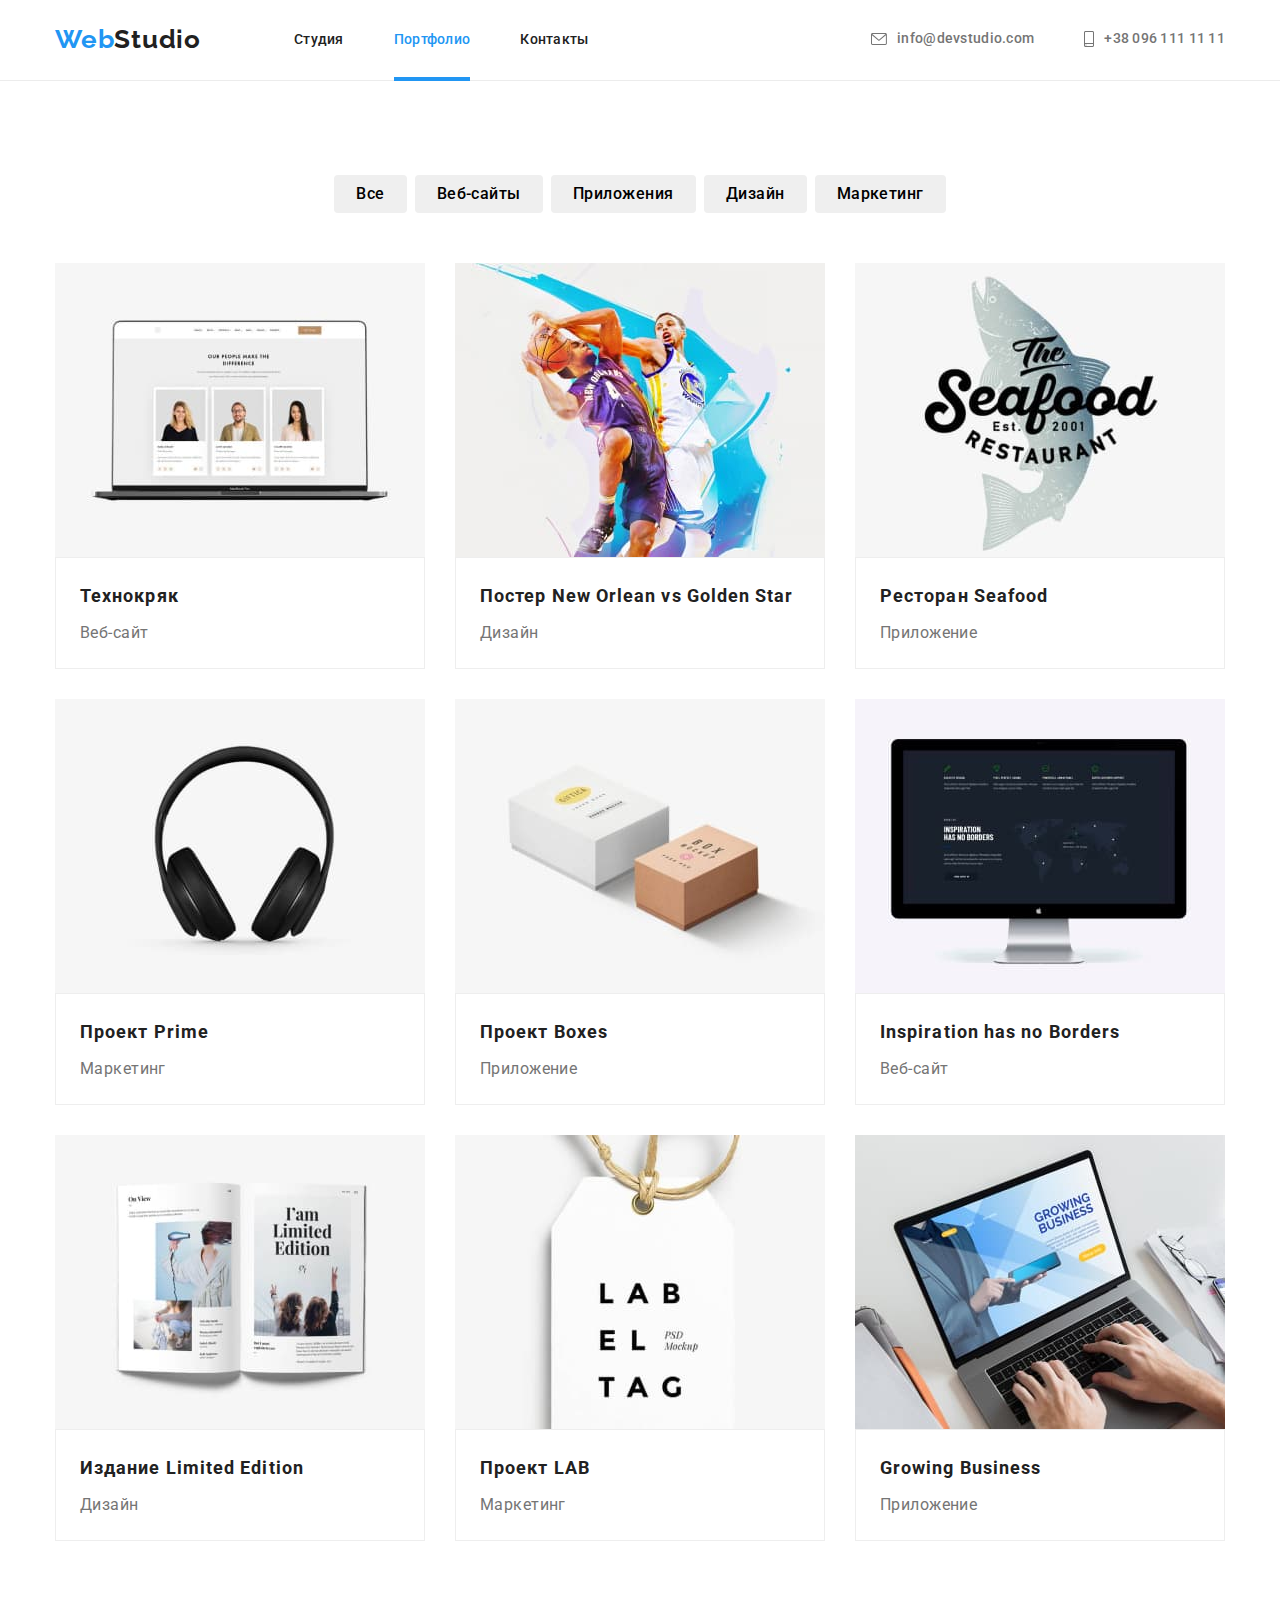
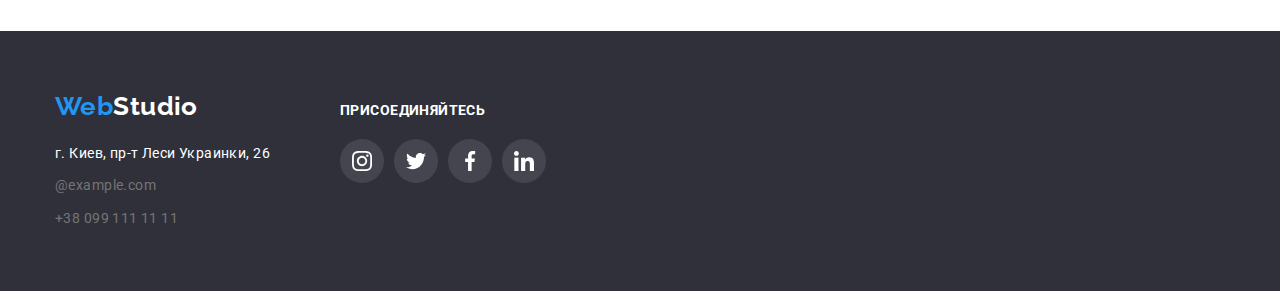
==== portfolio.html @ 998cf86e "добавляет форму в модалке" ====
<!DOCTYPE html>
<html lang="ru">
    <head>
        <meta charset="UTF-8" />
        <meta http-equiv="X-UA-Compatible" content="IE=edge" />
        <meta name="viewport" content="width=device-width, initial-scale=1.0" />
        <title>Document</title>
        <link
            rel="stylesheet"
            href="https://cdnjs.cloudflare.com/ajax/libs/modern-normalize/1.1.0/modern-normalize.min.css"
        />
        <link rel="preconnect" href="https://fonts.gstatic.com" />
        <link
            href="https://fonts.googleapis.com/css2?family=Raleway:wght@700&family=Roboto:wght@400;500;700;900&display=swap"
            rel="stylesheet"
        />
        <link rel="stylesheet" href="css/style.css" />
    </head>
    <body>
        <header>
            <div class="container flex-container">
                <nav class="main-nav">
                    <a href="./index.html" class="logo"
                        ><span class="logo-color">Web</span>Studio</a
                    >
                    <div class="nav-relative">
                        <ul class="nav list-style">
                            <li class="nav-item">
                                <a href="./index.html" class="nav-list"
                                    >Студия</a
                                >
                            </li>
                            <li class="nav-item">
                                <a
                                    href="./portfolio.html"
                                    class="nav-list dynamic"
                                    >Портфолио</a
                                >
                            </li>
                            <li class="nav-item">
                                <a href="#" class="nav-list">Контакты</a>
                            </li>
                        </ul>
                    </div>
                </nav>

                <ul class="nav-contacts list-style">
                    <li class="indent-left">
                        <a
                            href="mailto:info@devstudio.com"
                            class="contacts-items list-style"
                        >
                            <svg class="mail">
                                <use href="./images/sprite.svg#icon-mail"></use>
                            </svg>

                            info@devstudio.com</a
                        >
                    </li>
                    <li class="indent-left">
                        <a
                            href="tel+380961111111"
                            class="contacts-items list-style"
                        >
                            <svg class="fon">
                                <use href="./images/sprite.svg#icon-tel"></use>
                            </svg>

                            +38 096 111 11 11</a
                        >
                    </li>
                </ul>
            </div>
        </header>
        <main>
            <section class="select">
                <div class="container">
                    <h1 class="visually-hidden">Портфолио</h1>
                    <ul class="select-button list-style">
                        <li class="select-item">
                            <button type="button" class="button-item">
                                Все
                            </button>
                        </li>
                        <li class="select-item">
                            <button type="button" class="button-item">
                                Веб-сайты
                            </button>
                        </li>
                        <li class="select-item">
                            <button type="button" class="button-item">
                                Приложения
                            </button>
                        </li>
                        <li class="select-item">
                            <button type="button" class="button-item">
                                Дизайн
                            </button>
                        </li>
                        <li class="select-item">
                            <button type="button" class="button-item">
                                Маркетинг
                            </button>
                        </li>
                    </ul>
                    <ul class="img list-style">
                        <li class="img-item">
                            <a href="#" class="img-decorate img-interactive">
                                <div class="img-overlay">
                                    <img
                                        src="./images/img.jpg"
                                        alt="наши сотрудники"
                                        class="img-style"
                                        width="370"
                                    />
                                    <p class="overlay">
                                        Технокряк это современная площадка
                                        распространения коронавируса. Компании
                                        используют эту платформу для цифрового
                                        шпионажа и атак на защищённые сервера
                                        конкурентов.
                                    </p>
                                </div>
                                <div class="img-list">
                                    <h2 class="img-title">Технокряк</h2>
                                    <p class="img-desc">Веб-сайт</p>
                                </div>
                            </a>
                        </li>
                        <li class="img-item">
                            <a href="#" class="img-decorate img-interactive">
                                <div class="img-overlay">
                                    <img
                                        src="./images/img-1.jpg"
                                        alt="игра в баскетбол"
                                        class="img-style"
                                        width="370"
                                    />
                                    <p class="overlay">
                                        Технокряк это современная площадка
                                        распространения коронавируса. Компании
                                        используют эту платформу для цифрового
                                        шпионажа и атак на защищённые сервера
                                        конкурентов.
                                    </p>
                                </div>
                                <div class="img-list">
                                    <h2 class="img-title">
                                        Постер New Orlean vs Golden Star
                                    </h2>
                                    <p class="img-desc">Дизайн</p>
                                </div>
                            </a>
                        </li>
                        <li class="img-item">
                            <a href="#" class="img-decorate img-interactive">
                                <div class="img-overlay">
                                    <img
                                        src="./images/img-2.jpg"
                                        alt="логотип ресторана"
                                        class="img-style"
                                        width="370"
                                    />
                                    <p class="overlay">
                                        Технокряк это современная площадка
                                        распространения коронавируса. Компании
                                        используют эту платформу для цифрового
                                        шпионажа и атак на защищённые сервера
                                        конкурентов.
                                    </p>
                                </div>
                                <div class="img-list">
                                    <h2 class="img-title">Ресторан Seafood</h2>
                                    <p class="img-desc">Приложение</p>
                                </div>
                            </a>
                        </li>
                        <li class="img-item">
                            <a href="#" class="img-decorate img-interactive">
                                <div class="img-overlay">
                                    <img
                                        src="./images/img-3.jpg"
                                        alt="наушники"
                                        class="img-style"
                                        width="370"
                                    />
                                    <p class="overlay">
                                        Технокряк это современная площадка
                                        распространения коронавируса. Компании
                                        используют эту платформу для цифрового
                                        шпионажа и атак на защищённые сервера
                                        конкурентов.
                                    </p>
                                </div>
                                <div class="img-list">
                                    <h2 class="img-title">Проект Prime</h2>
                                    <p class="img-desc">Маркетинг</p>
                                </div>
                            </a>
                        </li>
                        <li class="img-item">
                            <a href="#" class="img-decorate img-interactive">
                                <div class="img-overlay">
                                    <img
                                        src="./images/img-4.jpg"
                                        alt="коробки"
                                        class="img-style"
                                        width="370"
                                    />
                                    <p class="overlay">
                                        Технокряк это современная площадка
                                        распространения коронавируса. Компании
                                        используют эту платформу для цифрового
                                        шпионажа и атак на защищённые сервера
                                        конкурентов.
                                    </p>
                                </div>
                                <div class="img-list">
                                    <h2 class="img-title">Проект Boxes</h2>
                                    <p class="img-desc">Приложение</p>
                                </div>
                            </a>
                        </li>
                        <li class="img-item">
                            <a href="#" class="img-decorate img-interactive">
                                <div class="img-overlay">
                                    <img
                                        src="./images/img-5.jpg"
                                        alt="телевизор"
                                        class="img-style"
                                        width="370"
                                    />
                                    <p class="overlay">
                                        Технокряк это современная площадка
                                        распространения коронавируса. Компании
                                        используют эту платформу для цифрового
                                        шпионажа и атак на защищённые сервера
                                        конкурентов.
                                    </p>
                                </div>
                                <div class="img-list">
                                    <h2 class="img-title">
                                        Inspiration has no Borders
                                    </h2>
                                    <p class="img-desc">Веб-сайт</p>
                                </div>
                            </a>
                        </li>
                        <li class="img-item">
                            <a href="#" class="img-decorate img-interactive">
                                <div class="img-overlay">
                                    <img
                                        src="./images/img-6.jpg"
                                        alt="журнал"
                                        class="img-style"
                                        width="370"
                                    />
                                    <p class="overlay">
                                        Технокряк это современная площадка
                                        распространения коронавируса. Компании
                                        используют эту платформу для цифрового
                                        шпионажа и атак на защищённые сервера
                                        конкурентов.
                                    </p>
                                </div>
                                <div class="img-list">
                                    <h2 class="img-title">
                                        Издание Limited Edition
                                    </h2>
                                    <p class="img-desc">Дизайн</p>
                                </div>
                            </a>
                        </li>
                        <li class="img-item">
                            <a href="#" class="img-decorate img-interactive">
                                <div class="img-overlay">
                                    <img
                                        src="./images/img-7.jpg"
                                        alt="бирка"
                                        class="img-style"
                                        width="370"
                                    />
                                    <p class="overlay">
                                        Технокряк это современная площадка
                                        распространения коронавируса. Компании
                                        используют эту платформу для цифрового
                                        шпионажа и атак на защищённые сервера
                                        конкурентов.
                                    </p>
                                </div>
                                <div class="img-list">
                                    <h2 class="img-title">Проект LAB</h2>
                                    <p class="img-desc">Маркетинг</p>
                                </div>
                            </a>
                        </li>
                        <li class="img-item">
                            <a href="#" class="img-decorate img-interactive">
                                <div class="img-overlay">
                                    <img
                                        src="./images/img-8.jpg"
                                        alt="ноутбук"
                                        class="img-style"
                                        width="370"
                                    />
                                    <p class="overlay">
                                        Технокряк это современная площадка
                                        распространения коронавируса. Компании
                                        используют эту платформу для цифрового
                                        шпионажа и атак на защищённые сервера
                                        конкурентов.
                                    </p>
                                </div>
                                <div class="img-list">
                                    <h2 class="img-title">Growing Business</h2>
                                    <p class="img-desc">Приложение</p>
                                </div>
                            </a>
                        </li>
                    </ul>
                </div>
            </section>
        </main>
        <footer>
            <div class="container footer-box">
                <div class="left-box">
                    <a href="#" class="footer-logo"
                        ><span class="logo-color">Web</span>Studio</a
                    >
                    <address>
                        <ul class="footer-list list-style">
                            <li>
                                <a
                                    href="https://goo.gl/maps/QpyHVKhvYmUGHp939"
                                    target="_blank"
                                    rel="noreferrer noopener"
                                    class="footer-list-item footer-address"
                                    >г. Киев, пр-т Леси Украинки, 26
                                </a>
                            </li>
                            <li>
                                <a
                                    href="mailto:info@example.com"
                                    class="footer-list-item"
                                    >@example.com</a
                                >
                            </li>
                            <li>
                                <a
                                    href="tel+380991111111"
                                    class="footer-list-item"
                                    >+38 099 111 11 11</a
                                >
                            </li>
                        </ul>
                    </address>
                </div>
                <div class="right-box">
                    <h3 class="links-caption">присоединяйтесь</h3>
                    <ul class="footer-links-list">
                        <li>
                            <a href="" class="footer-soshial-link">
                                <svg class="footer-soshial-item">
                                    <use
                                        href="./images/sprite.svg#icon-instafooter"
                                    ></use>
                                </svg>
                            </a>
                        </li>
                        <li>
                            <a href="" class="footer-soshial-link">
                                <svg class="footer-soshial-item">
                                    <use
                                        href="./images/sprite.svg#icon-twitterfooter"
                                    ></use>
                                </svg>
                            </a>
                        </li>
                        <li>
                            <a href="" class="footer-soshial-link">
                                <svg class="footer-soshial-item">
                                    <use
                                        href="./images/sprite.svg#icon-facebookfooter"
                                    ></use>
                                </svg>
                            </a>
                        </li>
                        <li>
                            <a href="" class="footer-soshial-link">
                                <svg class="footer-soshial-item">
                                    <use
                                        href="./images/sprite.svg#icon-linkedinfooter"
                                    ></use>
                                </svg>
                            </a>
                        </li>
                    </ul>
                </div>
            </div>
        </footer>
    </body>
</html>
---- css/style.css ----
:root {
    --primary-text-color: #212121;
    --title-text-color: #757575;
    --accent-text-color: #ffffff;
    --main-background-color: #ffffff;
    --accent-background-color: #f5f4fa;
    --color-for-logo: #2196f3;
    --section-background-color: #2f303a;
}
h1,
h2,
h3,
h4,
h5,
h6,
p,
ul {
    margin: 0px;
    padding: 0px;
}
body {
    color: var(--primary-text-color);
    font-family: 'Roboto', sans-serif;
    font-size: 14px;
    font-style: normal;
    letter-spacing: 0.03em;
    background-color: var(--main-background-color);
}
.container {
    width: 1200px;
    padding-left: 15px;
    padding-right: 15px;
    margin: auto;
}
header {
    padding-top: 24px;
    padding-bottom: 25px;
    border-bottom: 1px solid #ececec;
}
.logo {
    color: var(--primary-text-color);
    text-decoration: none;
    font-family: 'Raleway';
    font-weight: 700;
    font-size: 26px;
    letter-spacing: 0.03em;
    line-height: 1.19;
}
.logo-color {
    color: var(--color-for-logo);
}
.main-nav {
    display: flex;
    align-items: center;
}
.flex-container {
    display: flex;
    align-items: center;
}
.nav {
    display: flex;
    margin-left: 93px;
}
.nav-contacts {
    display: flex;
    margin-left: auto;
}
.indent-left:last-child {
    margin-left: 50px;
}
.nav-item:not(:last-child) {
    margin-right: 50px;
}
.nav-item {
    position: relative;
}
.nav-list {
    color: inherit;
    font-weight: 500;
    text-decoration: none;
    letter-spacing: 0.02em;
    line-height: 1.14;
    transition: background-color 250ms cubic-bezier(0.4, 0, 0.2, 1);
}
.nav-list.dynamic::after {
    content: '';
    display: block;
    width: 100%;
    height: 4px;
    background-color: var(--color-for-logo);
    position: absolute;
    bottom: -33px;
    left: 0;
    opacity: 1;
    transform: scaleX(1);
}
.nav-list::after {
    content: '';
    opacity: 0;
    display: block;
    width: 100%;
    height: 4px;
    background-color: var(--color-for-logo);
    position: absolute;
    bottom: -33px;
    left: 0;
    transform: scaleX(0);
    transition: transform 250ms cubic-bezier(0.4, 0, 0.2, 1);
}
.nav-list:hover::after,
.nav-list:focus::after {
    opacity: 1;
    transform: scaleX(1);
}
.nav-list:hover,
.nav-list:focus,
.contacts-items:hover,
.contacts-items:focus {
    color: var(--color-for-logo);
    cursor: pointer;
}
.list-style {
    list-style: none;
}
.contacts-items {
    font-weight: 500;
    color: var(--title-text-color);
    text-decoration: none;
    letter-spacing: 0.02em;
    line-height: 1.14;
    font-size: inherit;
    display: flex;
    align-items: center;
    transition: color 250ms cubic-bezier(0.4, 0, 0.2, 1);
}

.mail,
.fon {
    width: 16px;
    height: 12px;
    margin-right: 10px;
    fill: currentColor;
}
.fon {
    width: 10px;
    height: 16px;
}

.dynamic {
    color: var(--color-for-logo);
}

.hero {
    background-color: var(--section-background-color);
    text-align: center;
    padding-top: 200px;
    padding-bottom: 200px;
    background: #c4c4c4;
    background-image: linear-gradient(
            to right,
            rgba(47, 48, 58, 0.4),
            rgba(47, 48, 58, 0.4)
        ),
        url(../images/hero.jpg);
    background-repeat: no-repeat;
    background-position: center;
    background-size: cover;
    max-width: 1600px;
}
.hero .container {
    width: 696px;
}
.hero-title {
    font-size: 44px;
    font-weight: 900;
    color: var(--accent-text-color);
    letter-spacing: 0.06em;
    text-transform: uppercase;
    line-height: 1.36;
    margin-bottom: 30px;
}
.service-button {
    color: var(--accent-text-color);
    font-size: 16px;
    font-weight: 700;
    line-height: 1.87;
    background-color: rgba(33, 150, 243, 1);
    border: none;
    padding: 10px 32px;
    border-radius: 4px;
    letter-spacing: 0.06em;
    box-shadow: 0px 4px 4px rgba(0, 0, 0, 0.15);
    cursor: pointer;
}
.service-button:hover,
.service-button:focus {
    background-color: rgba(24, 140, 232, 1);
}
.section-indent {
    padding-bottom: 94px;
}
.skills {
    padding-top: 94px;
}
.skills-list {
    display: flex;
}
.skills-list-item {
    width: 270px;
}
.skills-list-item:not(:last-child) {
    margin-right: 30px;
}
.skills-title {
    font-weight: 700;
    text-transform: uppercase;
    line-height: 1.14;
    margin-bottom: 10px;
}
.skills-desc {
    color: var(--title-text-color);
    line-height: 1.71;
}
.scills-icon {
    width: 70px;
    height: 70px;
    color: currentColor;
}
.skills-img {
    background-color: #f5f4fa;
    display: flex;
    align-items: center;
    justify-content: center;
    height: 120px;
    margin-bottom: 30px;
    border-radius: 4px;
}
.work-title,
.team-title {
    font-weight: 700;
    font-size: 36px;
    text-align: center;
    line-height: 1.16;
    margin-bottom: 50px;
}
.work-desc {
    background-color: rgba(47, 48, 58, 0.8);
    padding: 27px 82px;
    color: var(--accent-text-color);
    position: absolute;
    bottom: 0;
    left: 0;
    width: 100%;
    font-size: inherit;
    line-height: 1.14;
    font-weight: 700;
    letter-spacing: 0.03em;
    text-transform: uppercase;
}
.work-list {
    display: flex;
    justify-content: space-between;
}
.work-list-item {
    width: 370px;
    position: relative;
}
.work-img {
    display: block;
}
.team {
    background-color: var(--accent-background-color);
    padding-top: 94px;
    padding-bottom: 94px;
}
.team-list {
    padding: 30px;
}
.team-items {
    display: flex;
    text-align: center;
}
.team-desc:not(:last-child) {
    margin-right: 30px;
}
.team-desc {
    box-shadow: 0px 1px 3px rgba(0, 0, 0, 0.12), 0px 1px 1px rgba(0, 0, 0, 0.14),
        0px 2px 1px rgba(0, 0, 0, 0.2);
    border-radius: 0px 0px 4px 4px;
}
.team-img {
    display: block;
    max-width: 100%;
    height: auto;
}
.team-title-list {
    font-weight: 500;
    font-size: 16px;
    line-height: 1.19;
    margin-bottom: 10px;
}
.team-title-desc {
    font-size: 16px;
    color: var(--title-text-color);
    line-height: 1.19;
}
.team-icon-list {
    list-style: none;
    display: flex;
    justify-content: space-around;
    margin-top: 16px;
}
.team-icon {
    width: 20px;
    height: 20px;
}
.team-icon-link {
    display: flex;
    width: 44px;
    height: 44px;
    border-radius: 50%;
    fill: #afb1b8;
    align-items: center;
    justify-content: center;
    transition: background-color 250ms cubic-bezier(0.4, 0, 0.2, 1),
        fill 250ms cubic-bezier(0.4, 0, 0.2, 1);
}
.team-icon-link:hover,
.team-icon-link:focus {
    fill: #ffffff;
    background-color: #2196f3;
    transition: background-color 250ms cubic-bezier(0.4, 0, 0.2, 1),
        fill 250ms cubic-bezier(0.4, 0, 0.2, 1);
}
.clients {
    padding-top: 94px;
    padding-bottom: 94px;
}
.cliets-list {
    display: flex;
    list-style: none;
    justify-content: space-between;
}
.clients-link {
    fill: #afb1b8;
    width: 170px;
    height: 92px;
    border: 1px solid#AFB1B8;
    border-radius: 4px;
    justify-content: center;
    align-items: center;
    display: flex;
    transition: border 250ms cubic-bezier(0.4, 0, 0.2, 1),
        fill 250ms cubic-bezier(0.4, 0, 0.2, 1);
}
.clients-link:hover,
.clients-link:focus {
    fill: #2196f3;
    border: 1px solid#2196F3;
    transition: border 250ms cubic-bezier(0.4, 0, 0.2, 1),
        fill 250ms cubic-bezier(0.4, 0, 0.2, 1);
}

.client-icon {
    width: 106px;
    height: 60px;
}
.clients-caption {
    font-size: 36px;
    font-weight: 700;
    line-height: 1.17;
    letter-spacing: 0.03em;
    text-align: center;
    margin-bottom: 50px;
}
.footer-list {
    padding-left: 0px;
    font-style: normal;
}
.footer-list li:not(:last-child) {
    margin-bottom: 9px;
}
.footer-list-item {
    text-decoration: none;
    color: var(--title-text-color);
    line-height: 1.71;
    font-size: inherit;
    transition: color 250ms cubic-bezier(0.4, 0, 0.2, 1);
}
.footer-list-item:hover,
.footer-list-item:focus {
    color: var(--accent-text-color);
    transition: color 250ms cubic-bezier(0.4, 0, 0.2, 1);
}
.footer-address {
    color: var(--accent-text-color);
    transition: color 250ms cubic-bezier(0.4, 0, 0.2, 1);
}
.footer-address:hover,
.footer-address:focus {
    color: var(--title-text-color);
    transition: color 250ms cubic-bezier(0.4, 0, 0.2, 1);
}
footer {
    background-color: var(--section-background-color);
    padding-top: 60px;
    padding-bottom: 60px;
}
.footer-logo {
    color: var(--accent-text-color);
    text-decoration: none;
    font-family: 'Raleway';
    font-weight: 700;
    font-size: 26px;
    line-height: 1.19;
    display: block;
    margin-bottom: 20px;
}
.footer-box {
    display: flex;
    align-items: baseline;
}
.right-box {
    width: 206px;
    margin-left: 70px;
}
.footer-links-list {
    list-style: none;
    display: flex;
    justify-content: space-between;
}
.footer-soshial-link:hover,
.footer-soshial-link:focus {
    background-color: var(--color-for-logo);
    transition: background-color 250ms cubic-bezier(0.4, 0, 0.2, 1);
}
.footer-soshial-item {
    fill: #ffffff;
    width: 20px;
    height: 20px;
}
.links-caption {
    font-size: inherit;
    font-weight: 700;
    line-height: 1.14;
    letter-spacing: 0.03em;
    text-transform: uppercase;
    color: var(--accent-text-color);
    margin-bottom: 20px;
}
.footer-soshial-link {
    background-color: rgba(255, 255, 255, 0.1);
    width: 44px;
    height: 44px;
    border-radius: 50%;
    display: flex;
    justify-content: center;
    align-items: center;
    transition: background-color 250ms cubic-bezier(0.4, 0, 0.2, 1);
}

/* стили для portfolio */

.visually-hidden {
    position: absolute;
    clip: rect(0 0 0 0);
    width: 1px;
    height: 1px;
    margin: -1px;
}

.button-item {
    border: none;
    padding: 6px 22px;
    font-weight: 500;
    font-size: 16px;
    line-height: 1.62;
    border-radius: 4px;
    letter-spacing: 0.03em;
    transition: background-color 250ms cubic-bezier(0.4, 0, 0.2, 1),
        color 250ms cubic-bezier(0.4, 0, 0.2, 1),
        box-shadow 250ms cubic-bezier(0.4, 0, 0.2, 1);
}
.button-item:hover,
.button-item:focus {
    color: var(--accent-text-color);
    background-color: var(--color-for-logo);
    cursor: pointer;
    box-shadow: 0px 3px 1px rgba(0, 0, 0, 0.1), 0px 1px 2px rgba(0, 0, 0, 0.08),
        0px 2px 2px rgba(0, 0, 0, 0.12);
    transition: background-color 250ms cubic-bezier(0.4, 0, 0.2, 1),
        color 250ms cubic-bezier(0.4, 0, 0.2, 1),
        box-shadow 250ms cubic-bezier(0.4, 0, 0.2, 1);
}
.select {
    padding-bottom: 90px;
    padding-top: 94px;
}
.select-item {
    text-align: center;
}
.select-item:not(:last-child) {
    margin-right: 8px;
}
.select-button {
    margin-bottom: 50px;
    display: flex;
    flex-wrap: wrap;
    justify-content: center;
}
.img {
    display: flex;
    flex-wrap: wrap;
}
.img-style {
    display: block;
    max-width: 100%;
    height: auto;
}
.img-list {
    padding-top: 20px;
    padding-bottom: 20px;
    padding-left: 24px;
    border: 1px solid #eeeeee;
}
.img-item {
    width: 370px;
    margin-right: 30px;
    margin-bottom: 30px;
}
.img-interactive {
    transition: box-shadow 250ms cubic-bezier(0.4, 0, 0.2, 1);
    display: block;
}
.img-interactive:hover .overlay,
.img-interactive:focus .overlay {
    transform: translateY(0%);
}
.img-interactive:hover,
.img-interactive:focus {
    box-shadow: 0px 1px 1px rgba(0, 0, 0, 0.12), 0px 4px 4px rgba(0, 0, 0, 0.06),
        1px 4px 6px rgba(0, 0, 0, 0.16);
    display: block;
    transition: box-shadow 250ms cubic-bezier(0.4, 0, 0.2, 1);
}
.img-item:nth-child(3n) {
    margin-right: 0px;
}
.img-item:nth-last-child(-n + 3) {
    margin-bottom: 0;
}
.img-decorate .img-title {
    font-weight: 700;
    font-size: 18px;
    line-height: 2;
    letter-spacing: 0.06em;
    text-decoration: none;
    color: var(--primary-text-color);
}
.img-title {
    margin-bottom: 4px;
}
.img-decorate .img-desc {
    color: var(--title-text-color);
    font-size: 16px;
    line-height: 1.87;
}
.img-decorate {
    text-decoration: none;
}
.img-overlay {
    position: relative;
    overflow: hidden;
}
.overlay {
    font-size: 18px;
    font-weight: inherit;
    font-style: inherit;
    color: var(--accent-text-color);
    line-height: 1.55;
    letter-spacing: 0.03em;
    background-color: rgba(33, 150, 243, 0.9);
    padding: 63px 24px;
    position: absolute;
    top: 0;
    left: 0;
    width: 100%;
    height: 100%;
    overflow: auto;
    transform: translateY(100%);
    transition: transform 250ms cubic-bezier(0.4, 0, 0.2, 1);
}
.backdrop {
    position: fixed;
    top: 0;
    left: 0;
    width: 100vw;
    height: 100vh;
    background-color: rgba(0, 0, 0, 0.2);
    transition: opacity 250ms cubic-bezier(0.4, 0, 0.2, 1),
        visibility 250ms cubic-bezier(0.4, 0, 0.2, 1);
}

.is-hidden {
    opacity: 0;
    visibility: hidden;
    pointer-events: none;
}
.modal {
    position: absolute;
    top: 50%;
    left: 50%;
    width: 528px;
    height: 581px;
    background-color: #ffffff;
    transform: translate(-50%, -50%);
    padding: 40px;
}
.modal-close {
    width: 11px;
    height: 11px;
}
.close-btn {
    border: 1px solid rgba(0, 0, 0, 0.1);
    background-color: transparent;
    cursor: pointer;
    border-radius: 50%;
    position: absolute;
    right: 8px;
    top: 8px;
    padding: 0;
    width: 30px;
    height: 30px;
}
.modal-input {
    width: 100%;
    margin-top: 4px;
    margin-bottom: 10px;
}
textarea {
    resize: none;
    width: 100%;
    margin-top: 4px;
    margin-bottom: 20px;
}
.modal-title {
    font-weight: 700;
    font-size: 20px;
    line-height: 1.15;
    letter-spacing: 0.03em;
}
.modal-item {
    font-size: inherit;
    line-height: 1.17;
    letter-spacing: 0.01em;
    color: #757575;
}
.chek {
    font-size: 14px;
    line-height: 1.71;
    letter-spacing: 0.03em;
    color: #757575;
}
.modal-btn {
    margin-top: 30px;
    width: 200px;
    padding-top: 10px;
    padding-bottom: 10px;
    font-weight: 700;
    font-size: 16px;
    line-height: 1.88;
    letter-spacing: 0.06em;
    color: #ffffff;
    background-color: #188ce8;
    border: none;
    box-shadow: 0px 4px 4px rgba(0, 0, 0, 0.15);
    border-radius: 4px;
}
.modal-btn-center {
    display: flex;
    justify-content: center;
}
.modal-contract {
    text-decoration: none;
    color: rgba(33, 150, 243, 1);
    border-bottom: 1px solid rgba(33, 150, 243, 1);
}
.modal-svg {
    width: 18px;
    height: 18px;
    fill: rgba(33, 33, 33, 1);
}
.modal-item-relative {
    position: relative;
}
.modal-svg {
    position: absolute;
    top: 50%;
    left: 12px;
    transform: translate(-50%, -25%);
}
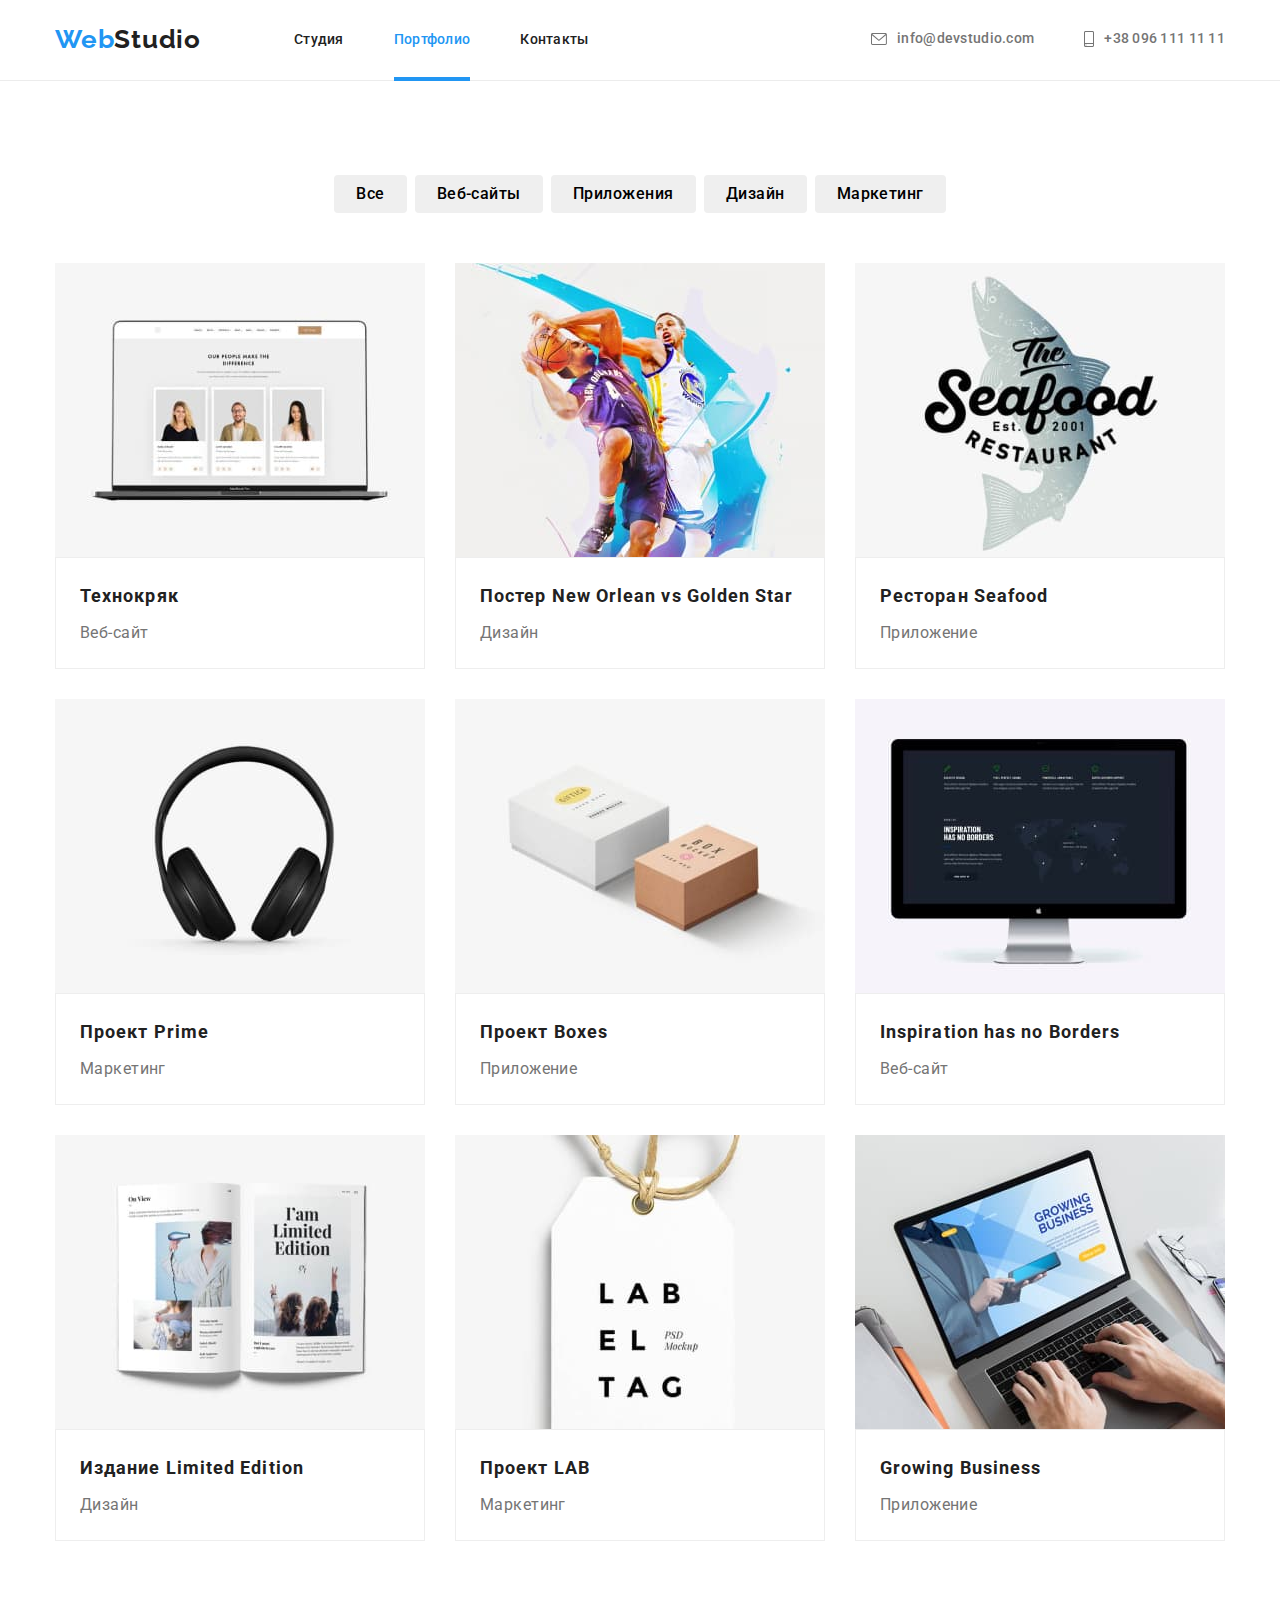
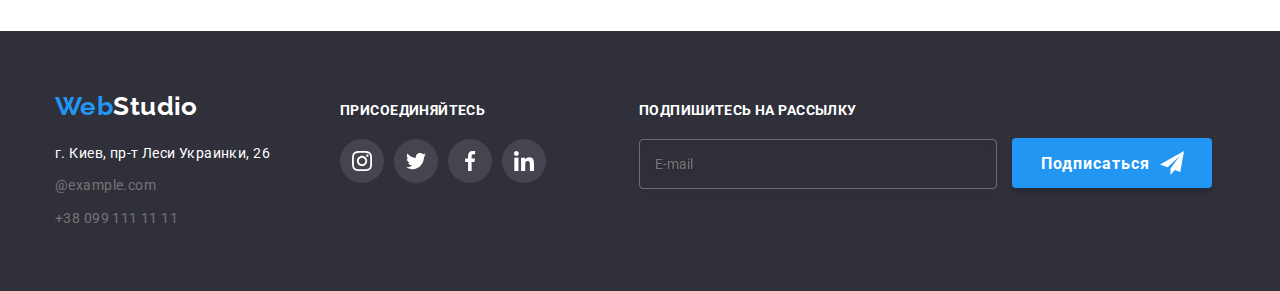
==== commit 47d5256d: "finish form" ====
--- a/portfolio.html
+++ b/portfolio.html
@@ -396,6 +396,23 @@
                         </li>
                     </ul>
                 </div>
+                <form class="footer-form">
+                    <h3 class="footer-form-title">Подпишитесь на рассылку</h3>
+                    <input
+                        type="text"
+                        name="sign"
+                        id="sign"
+                        class="footer-form-sign"
+                        placeholder="E-mail"
+                        required
+                    />
+                    <button type="submit" class="footer-form-btn">
+                        Подписаться
+                        <svg class="footer-form-svg">
+                            <use href="./images/sprite.svg#icon-send"></use>
+                        </svg>
+                    </button>
+                </form>
             </div>
         </footer>
     </body>
--- a/css/style.css
+++ b/css/style.css
@@ -631,23 +631,63 @@
     padding: 0;
     width: 30px;
     height: 30px;
+    transition: fill 250ms cubic-bezier(0.4, 0, 0.2, 1),
+        border 250ms cubic-bezier(0.4, 0, 0.2, 1);
+}
+.close-btn:hover,
+.close-btn:focus {
+    fill: rgba(33, 150, 243, 1);
+    border: 1px solid rgba(33, 150, 243, 1);
 }
 .modal-input {
     width: 100%;
+    height: 40px;
+    border: 1px solid;
+    border-color: rgba(33, 33, 33, 0, 2);
+    padding-left: 42px;
+    transition: border-color 250ms cubic-bezier(0.4, 0, 0.2, 1);
     margin-top: 4px;
-    margin-bottom: 10px;
-}
-textarea {
+    border-radius: 4px;
+}
+.modal-input:focus {
+    outline: none;
+    border-color: rgba(33, 150, 243, 1);
+}
+.modal-input:focus + .modal-svg {
+    fill: rgba(33, 150, 243, 1);
+}
+
+.message {
     resize: none;
     width: 100%;
+    height: 120px;
     margin-top: 4px;
     margin-bottom: 20px;
+    transition: border 250ms cubic-bezier(0.4, 0, 0.2, 1);
+    border: 1px solid;
+    border-color: rgba(33, 33, 33, 0, 2);
+    border-radius: 4px;
+
+    transition: background-color 250ms cubic-bezier(0.4, 0, 0.2, 1);
+    padding: 12px 16px;
+}
+.message:focus {
+    border-color: rgba(33, 150, 243, 1);
+    outline: none;
+}
+
+.message::placeholder {
+    font-size: inherit;
+    line-height: 1.14;
+    letter-spacing: 0.01em;
+    color: rgba(117, 117, 117, 0.5);
 }
 .modal-title {
     font-weight: 700;
     font-size: 20px;
     line-height: 1.15;
     letter-spacing: 0.03em;
+    margin-bottom: 12px;
 }
 .modal-item {
     font-size: inherit;
@@ -655,14 +695,37 @@
     letter-spacing: 0.01em;
     color: #757575;
 }
-.chek {
-    font-size: 14px;
-    line-height: 1.71;
-    letter-spacing: 0.03em;
-    color: #757575;
-}
+
+/* ++ стили для чекбокса */
+.check-input:checked + .check::before {
+    background-image: url(../images/icon-check.svg);
+    border: none;
+}
+
+.check-input:focus + .check::before {
+    outline: none;
+}
+
+.check {
+    display: flex;
+    align-items: center;
+    font-size: 12px;
+    margin-bottom: 20px;
+}
+
+.check::before {
+    display: block;
+    content: '';
+    width: 16px;
+    height: 15px;
+    border: 1px solid #303030;
+    cursor: pointer;
+    margin-right: 10px;
+}
+
+/* -- стили для чекбокса */
+
 .modal-btn {
-    margin-top: 30px;
     width: 200px;
     padding-top: 10px;
     padding-bottom: 10px;
@@ -679,6 +742,7 @@
 .modal-btn-center {
     display: flex;
     justify-content: center;
+    margin-top: 30px;
 }
 .modal-contract {
     text-decoration: none;
@@ -688,14 +752,60 @@
 .modal-svg {
     width: 18px;
     height: 18px;
-    fill: rgba(33, 33, 33, 1);
-}
-.modal-item-relative {
-    position: relative;
-}
-.modal-svg {
     position: absolute;
     top: 50%;
     left: 12px;
-    transform: translate(-50%, -25%);
-}
+    transform: translateY(-50%);
+    fill: rgba(33, 33, 33, 1);
+    transition: fill 250ms cubic-bezier(0.4, 0, 0.2, 1);
+}
+.modal-item-relative {
+    position: relative;
+    margin-top: 4px;
+    margin-bottom: 10px;
+}
+.footer-form {
+    margin-left: 93px;
+}
+.footer-form-title {
+    font-weight: 700;
+    font-size: inherit;
+    line-height: 1.14;
+    letter-spacing: 0.03em;
+    text-transform: uppercase;
+    color: var(--accent-text-color);
+}
+.footer-form-sign {
+    height: 50px;
+    width: 358px;
+    border: 1px solid rgba(255, 255, 255, 0.3);
+    filter: drop-shadow(0px 4px 4px rgba(0, 0, 0, 0.15));
+    border-radius: 4px;
+    background-color: transparent;
+    margin-top: 20px;
+    padding: 15px;
+}
+.footer-form-btn {
+    background-color: rgba(33, 150, 243, 1);
+    height: 50px;
+    width: 200px;
+    box-shadow: 0px 4px 4px rgba(0, 0, 0, 0.15);
+    border-radius: 4px;
+    border: none;
+    font-weight: 700;
+    font-size: 16px;
+    line-height: 1.87;
+    letter-spacing: 0.06em;
+    color: var(--accent-text-color);
+    position: relative;
+    margin-left: 12px;
+    text-align: start;
+    padding-left: 29px;
+}
+.footer-form-svg {
+    width: 24px;
+    height: 24px;
+    position: absolute;
+    top: 13px;
+    right: 28px;
+}
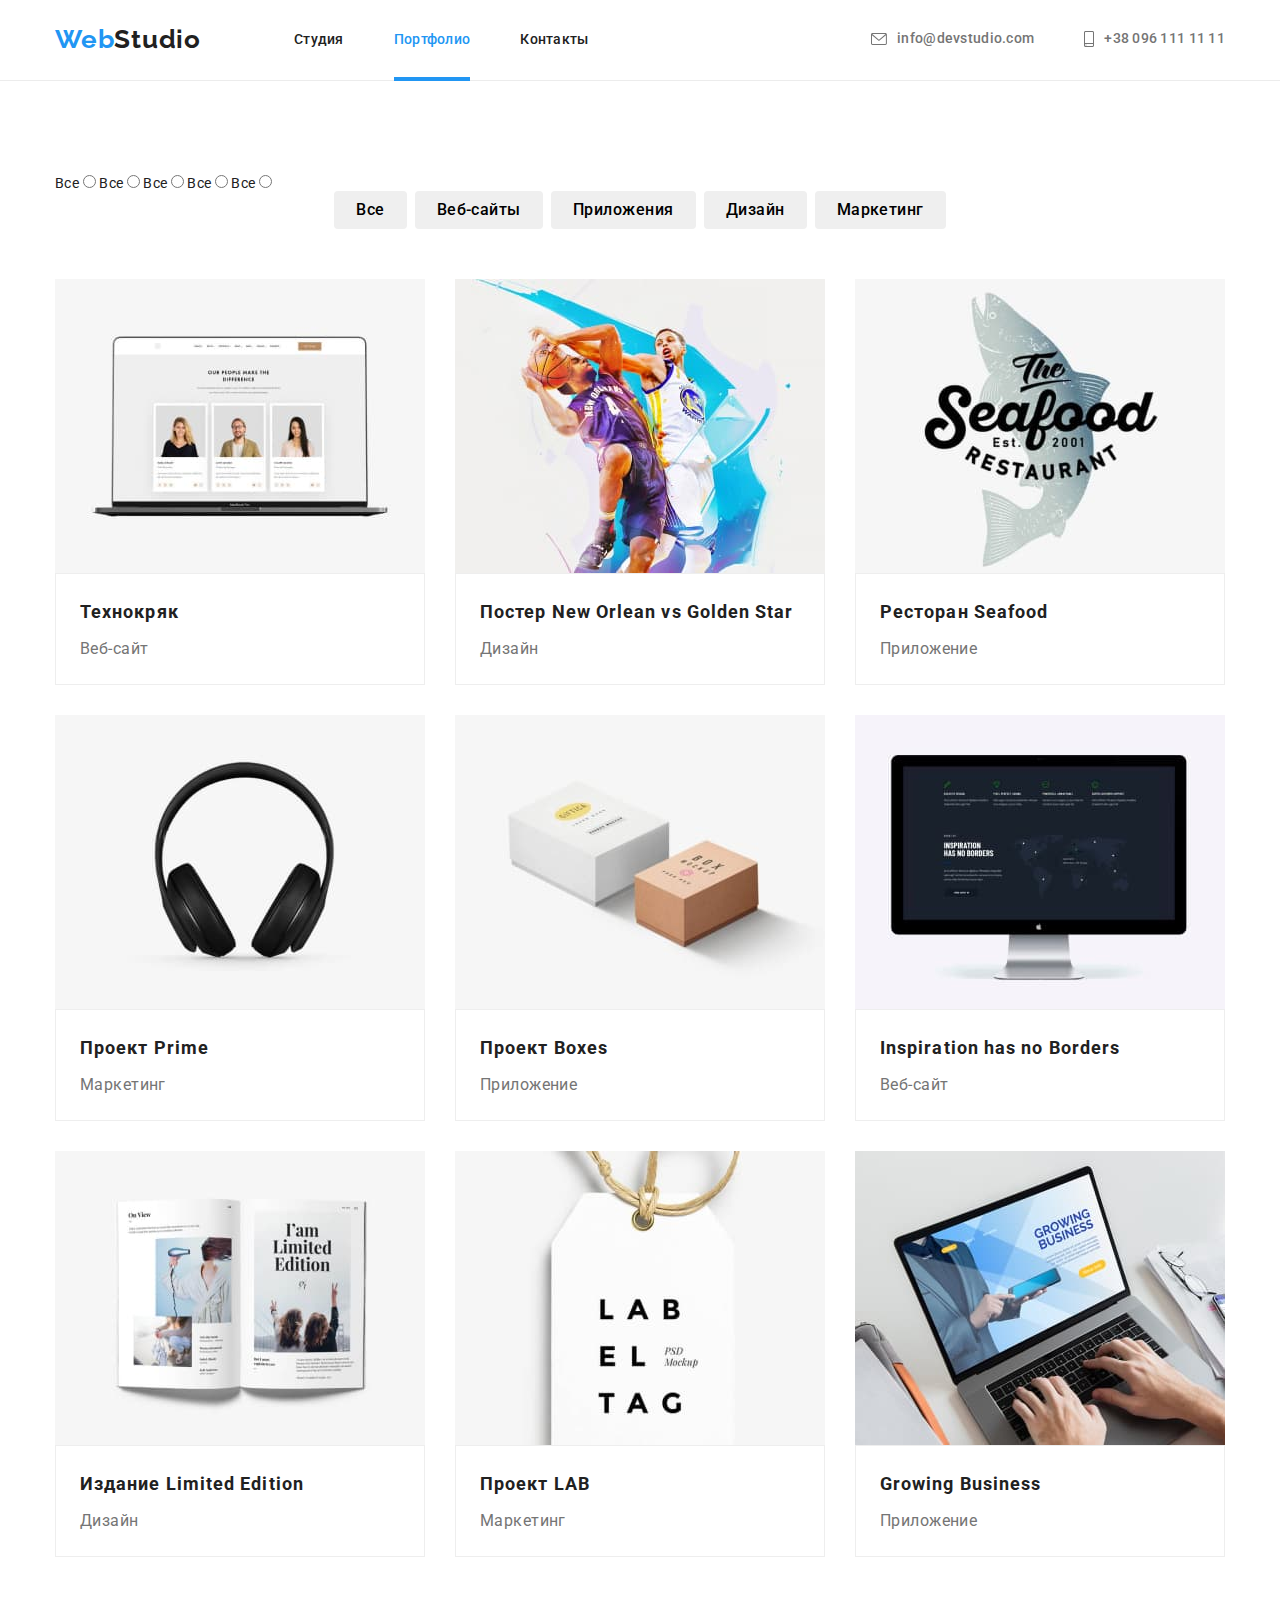
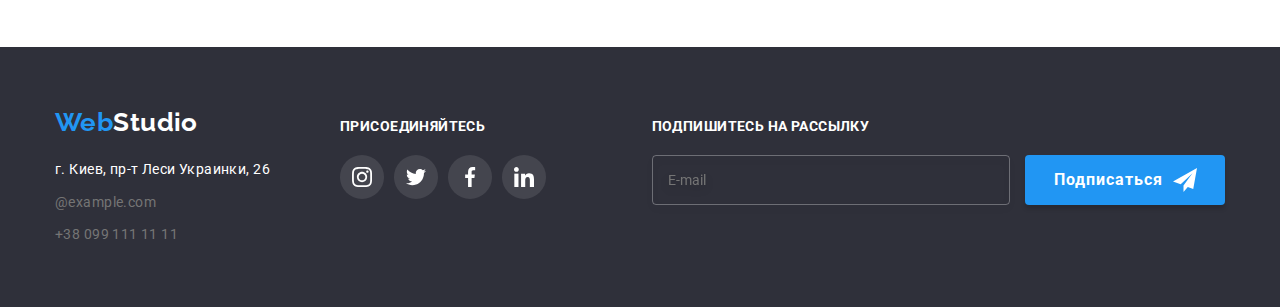
==== commit 705ef345: "finish" ====
--- a/portfolio.html
+++ b/portfolio.html
@@ -75,6 +75,48 @@
         <main>
             <section class="select">
                 <div class="container">
+                    <form>
+                        <label
+                            >Все
+                            <input
+                                type="radio"
+                                value="Все"
+                                class="select-input"
+                            />
+                        </label>
+                        <label
+                            >Все
+                            <input
+                                type="radio"
+                                value="Все"
+                                class="select-input"
+                            />
+                        </label>
+                        <label
+                            >Все
+                            <input
+                                type="radio"
+                                value="Все"
+                                class="select-input"
+                            />
+                        </label>
+                        <label
+                            >Все
+                            <input
+                                type="radio"
+                                value="Все"
+                                class="select-input"
+                            />
+                        </label>
+                        <label
+                            >Все
+                            <input
+                                type="radio"
+                                value="Все"
+                                class="select-input"
+                            />
+                        </label>
+                    </form>
                     <h1 class="visually-hidden">Портфолио</h1>
                     <ul class="select-button list-style">
                         <li class="select-item">
@@ -397,7 +439,7 @@
                     </ul>
                 </div>
                 <form class="footer-form">
-                    <h3 class="footer-form-title">Подпишитесь на рассылку</h3>
+                    <p class="footer-form-title">Подпишитесь на рассылку</p>
                     <input
                         type="text"
                         name="sign"
--- a/css/style.css
+++ b/css/style.css
@@ -621,6 +621,9 @@
     height: 11px;
 }
 .close-btn {
+    display: flex;
+    justify-content: center;
+    align-items: center;
     border: 1px solid rgba(0, 0, 0, 0.1);
     background-color: transparent;
     cursor: pointer;
@@ -642,8 +645,7 @@
 .modal-input {
     width: 100%;
     height: 40px;
-    border: 1px solid;
-    border-color: rgba(33, 33, 33, 0, 2);
+    border: 1px solid rgba(33, 33, 33, 0.2);
     padding-left: 42px;
     transition: border-color 250ms cubic-bezier(0.4, 0, 0.2, 1);
     margin-top: 4px;
@@ -663,12 +665,9 @@
     height: 120px;
     margin-top: 4px;
     margin-bottom: 20px;
-    transition: border 250ms cubic-bezier(0.4, 0, 0.2, 1);
-    border: 1px solid;
-    border-color: rgba(33, 33, 33, 0, 2);
+    border: 1px solid rgba(33, 33, 33, 0.2);
     border-radius: 4px;
-
-    transition: background-color 250ms cubic-bezier(0.4, 0, 0.2, 1);
+    transition: border-color 250ms cubic-bezier(0.4, 0, 0.2, 1);
     padding: 12px 16px;
 }
 .message:focus {
@@ -694,23 +693,36 @@
     line-height: 1.17;
     letter-spacing: 0.01em;
     color: #757575;
+    cursor: pointer;
 }
 
 /* ++ стили для чекбокса */
 .check-input:checked + .check::before {
     background-image: url(../images/icon-check.svg);
     border: none;
+    background-repeat: no-repeat;
+
+    transition: background-image 250ms cubic-bezier(0.4, 0, 0.2, 1);
 }
 
 .check-input:focus + .check::before {
     outline: none;
+    background-image: url(../images/icon-check.svg);
+    border: none;
+    background-repeat: no-repeat;
+    transition: background-image 250ms cubic-bezier(0.4, 0, 0.2, 1);
 }
 
 .check {
     display: flex;
+    justify-content: center;
     align-items: center;
-    font-size: 12px;
+    font-size: inherit;
     margin-bottom: 20px;
+    line-height: 1.71;
+    letter-spacing: 0.03em;
+    color: var(--title-text-color);
+    cursor: pointer;
 }
 
 .check::before {
@@ -719,6 +731,7 @@
     width: 16px;
     height: 15px;
     border: 1px solid #303030;
+    border-radius: 3px;
     cursor: pointer;
     margin-right: 10px;
 }
@@ -738,6 +751,7 @@
     border: none;
     box-shadow: 0px 4px 4px rgba(0, 0, 0, 0.15);
     border-radius: 4px;
+    cursor: pointer;
 }
 .modal-btn-center {
     display: flex;
@@ -765,7 +779,7 @@
     margin-bottom: 10px;
 }
 .footer-form {
-    margin-left: 93px;
+    margin-left: auto;
 }
 .footer-form-title {
     font-weight: 700;
@@ -784,6 +798,7 @@
     background-color: transparent;
     margin-top: 20px;
     padding: 15px;
+    color: var(--accent-text-color);
 }
 .footer-form-btn {
     background-color: rgba(33, 150, 243, 1);
@@ -801,6 +816,7 @@
     margin-left: 12px;
     text-align: start;
     padding-left: 29px;
+    cursor: pointer;
 }
 .footer-form-svg {
     width: 24px;
@@ -809,3 +825,8 @@
     top: 13px;
     right: 28px;
 }
+.footer-form-container {
+    display: flex;
+    justify-content: end;
+    align-items: baseline;
+}
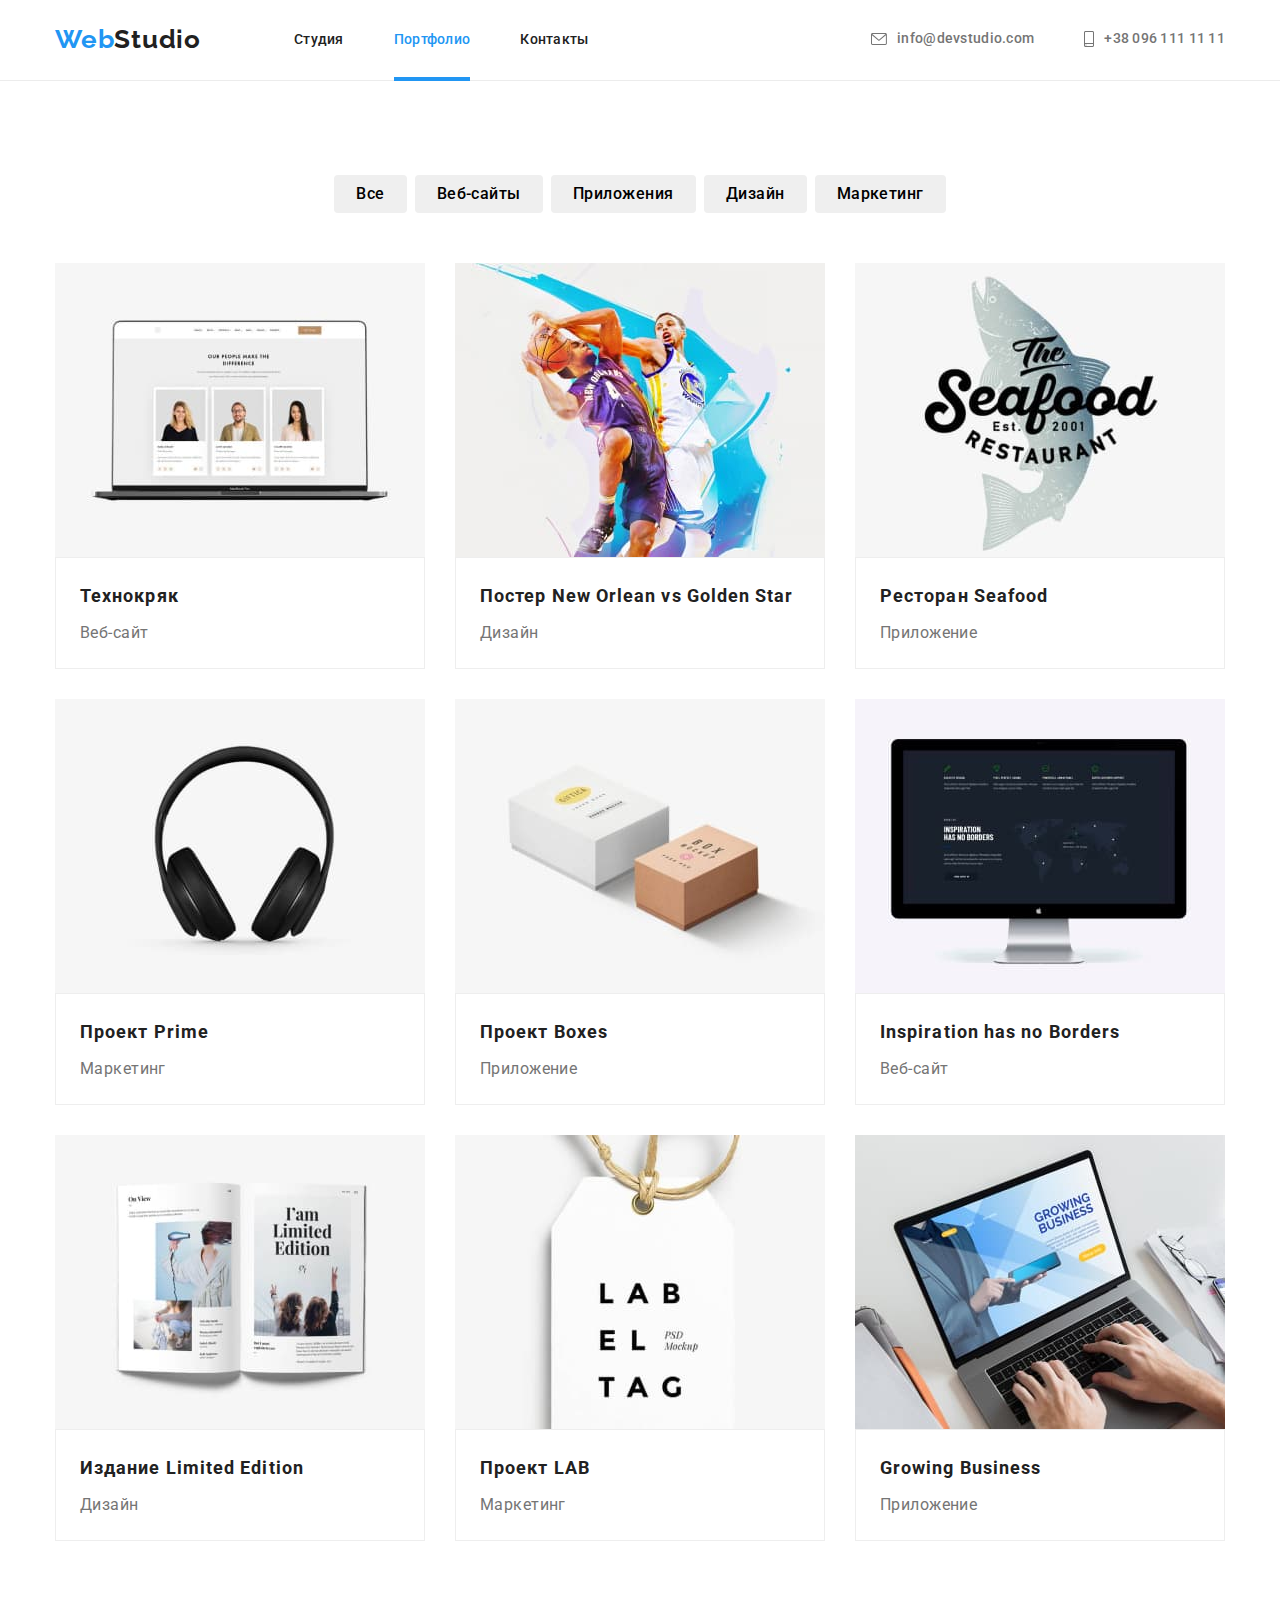
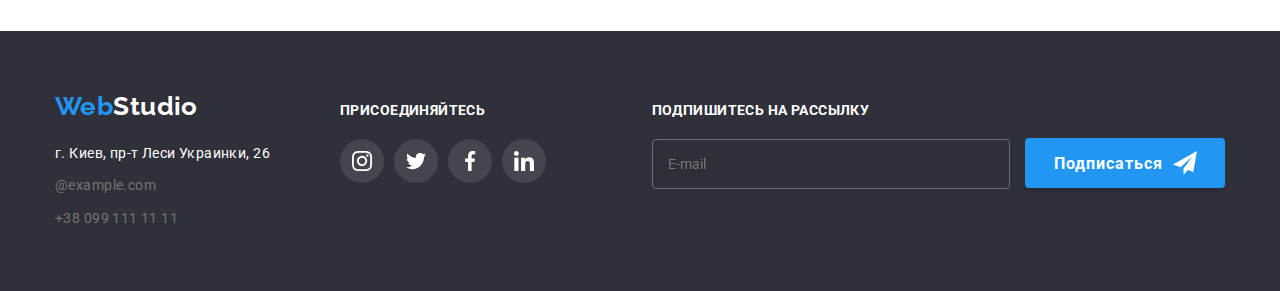
==== commit bbdd6656: "finish" ====
--- a/portfolio.html
+++ b/portfolio.html
@@ -75,48 +75,6 @@
         <main>
             <section class="select">
                 <div class="container">
-                    <form>
-                        <label
-                            >Все
-                            <input
-                                type="radio"
-                                value="Все"
-                                class="select-input"
-                            />
-                        </label>
-                        <label
-                            >Все
-                            <input
-                                type="radio"
-                                value="Все"
-                                class="select-input"
-                            />
-                        </label>
-                        <label
-                            >Все
-                            <input
-                                type="radio"
-                                value="Все"
-                                class="select-input"
-                            />
-                        </label>
-                        <label
-                            >Все
-                            <input
-                                type="radio"
-                                value="Все"
-                                class="select-input"
-                            />
-                        </label>
-                        <label
-                            >Все
-                            <input
-                                type="radio"
-                                value="Все"
-                                class="select-input"
-                            />
-                        </label>
-                    </form>
                     <h1 class="visually-hidden">Портфолио</h1>
                     <ul class="select-button list-style">
                         <li class="select-item">
